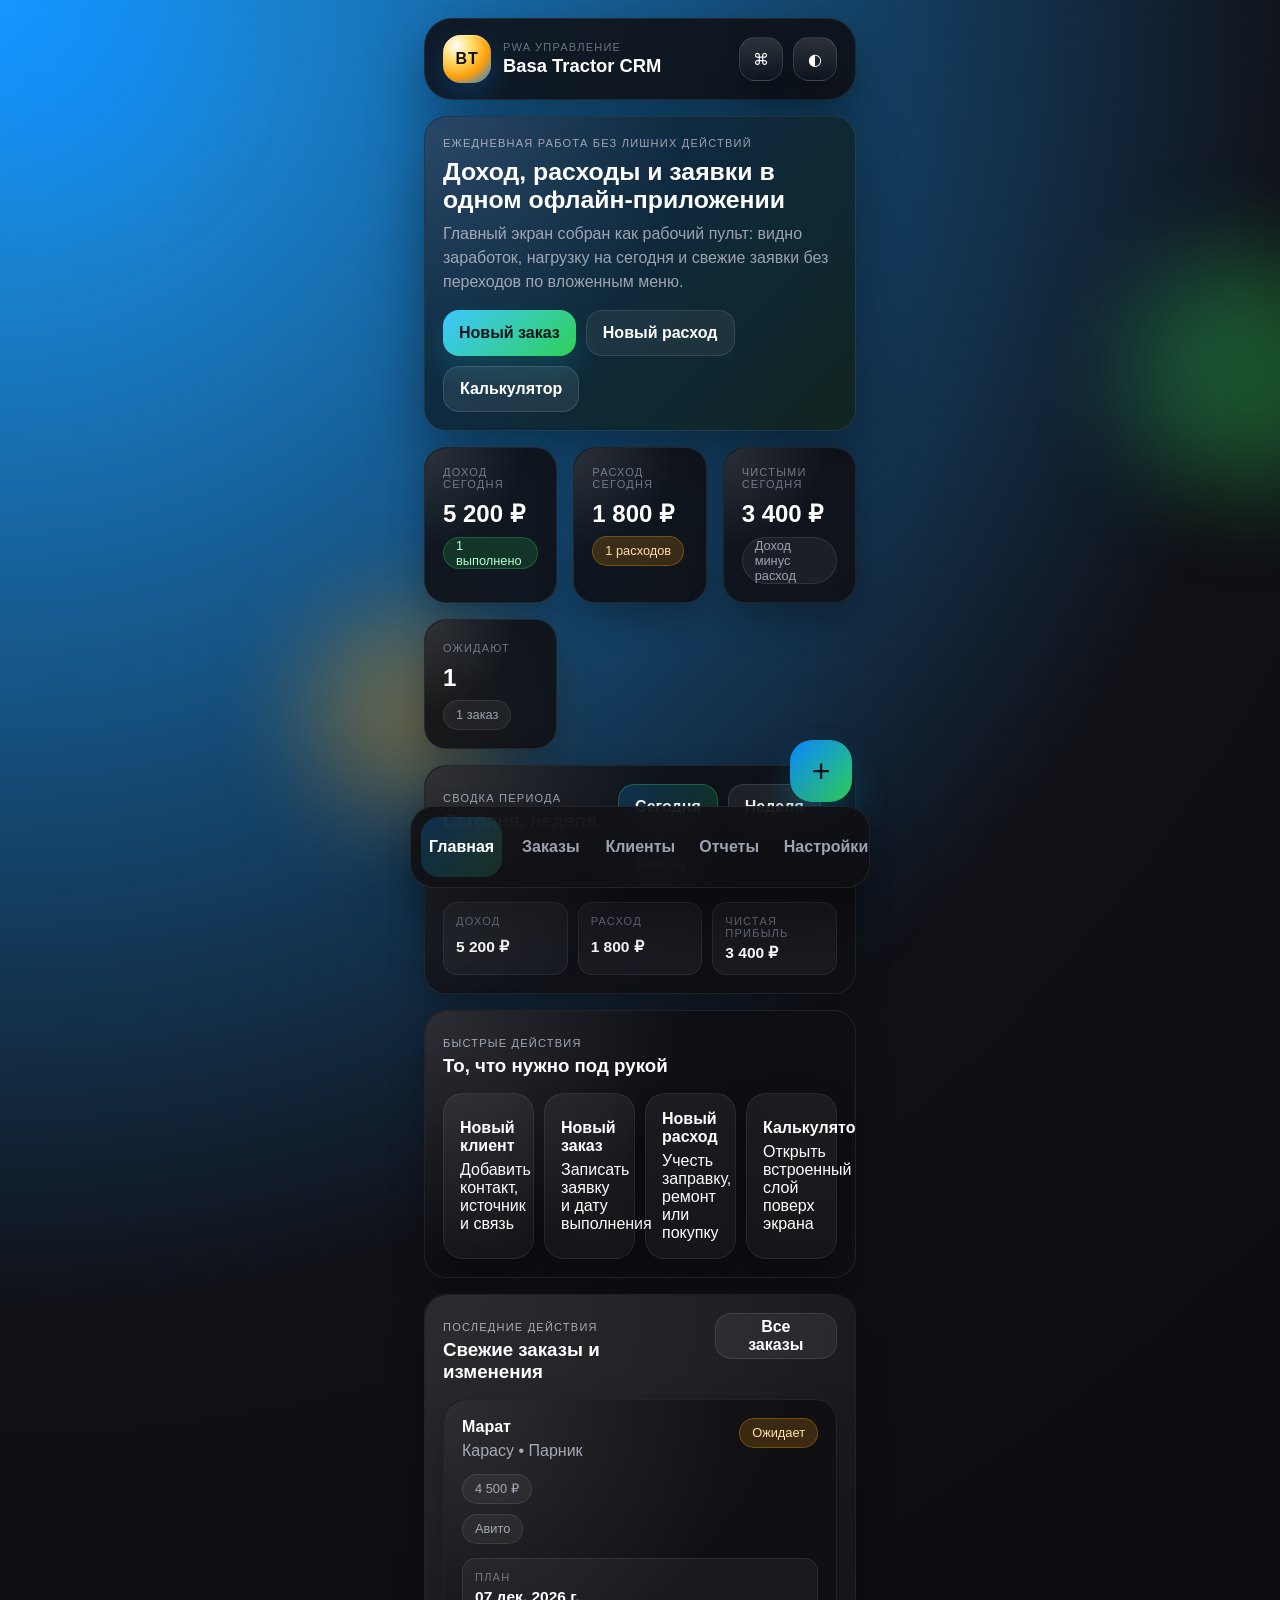
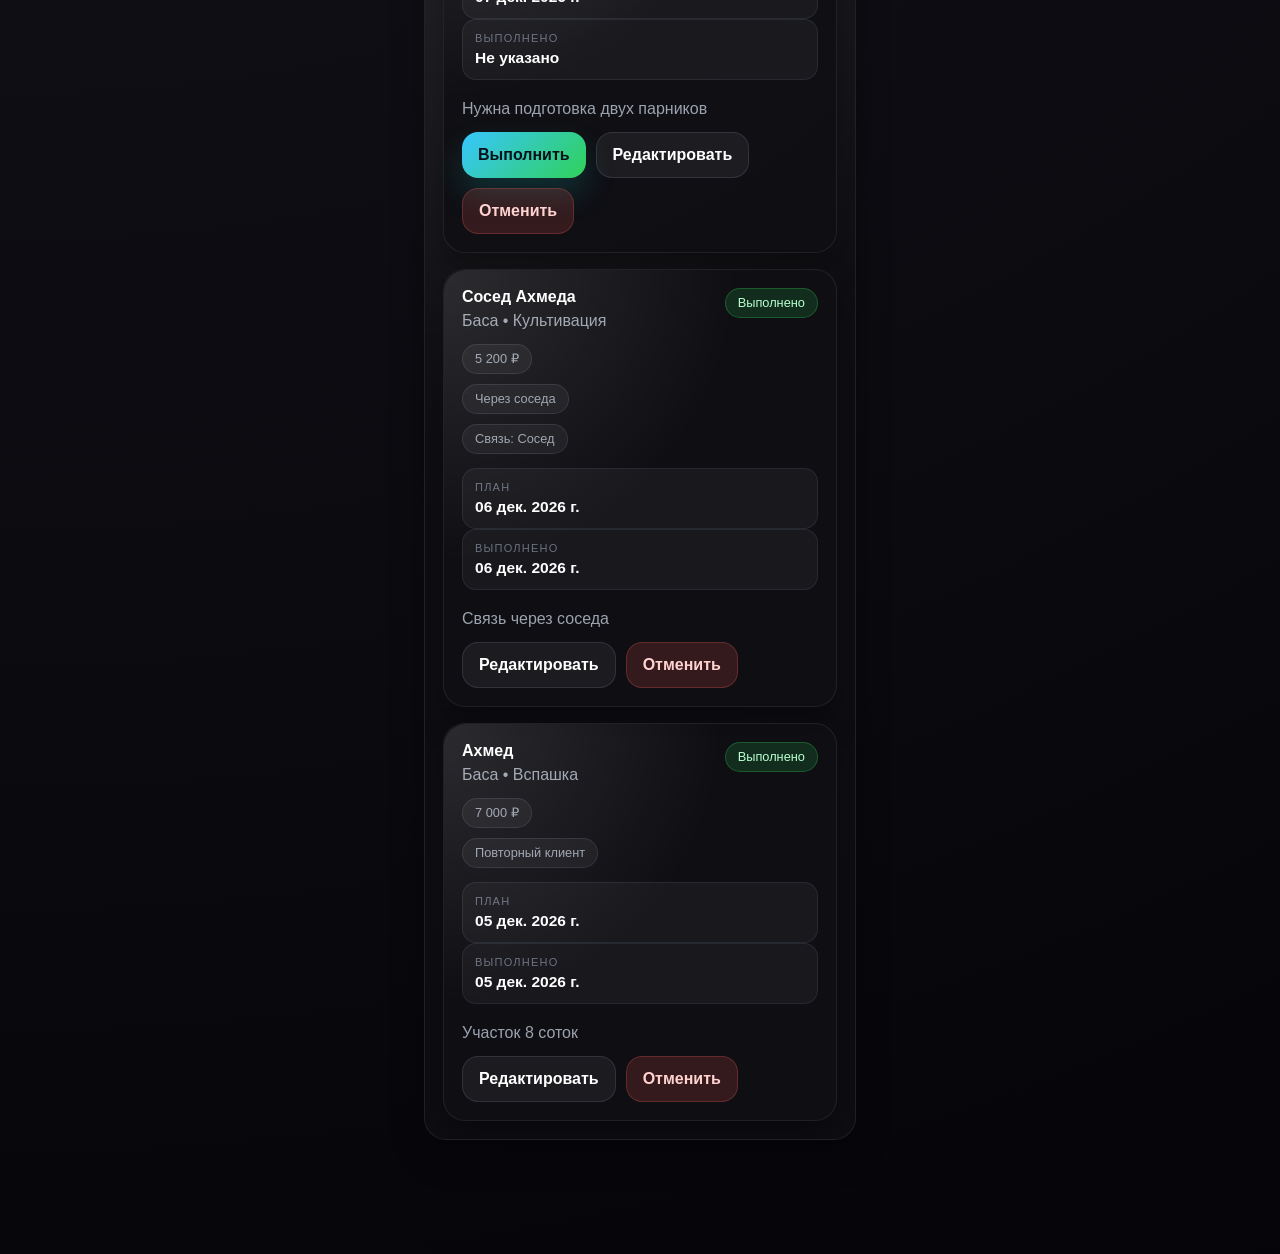
==== index.html @ b2a05436 "Add files via upload" ====
<!DOCTYPE html>
<html lang="ru">
  <head>
    <meta charset="UTF-8" />
    <meta
      name="viewport"
      content="width=device-width, initial-scale=1, maximum-scale=1, viewport-fit=cover, user-scalable=no"
    />
    <meta name="theme-color" content="#050509" />
    <meta name="apple-mobile-web-app-capable" content="yes" />
    <meta name="apple-mobile-web-app-status-bar-style" content="black-translucent" />
    <meta
      name="description"
      content="PWA для учета клиентов, заказов, расходов, прибыли и отчетов для услуг мини-трактора."
    />
    <link rel="manifest" href="./manifest.webmanifest" />
    <link rel="icon" href="./assets/icon-192.svg" type="image/svg+xml" />
    <link rel="apple-touch-icon" href="./assets/icon-192.svg" />
    <link rel="stylesheet" href="./styles.css" />
    <title>Basa Tractor CRM</title>
  </head>
  <body>
    <div class="app-shell">
      <div class="ambient-backdrop" aria-hidden="true">
        <div class="ambient ambient-blue"></div>
        <div class="ambient ambient-green"></div>
        <div class="ambient ambient-amber"></div>
        <div class="grid-overlay"></div>
      </div>

      <header class="topbar glass-panel">
        <div class="brand-block">
          <div class="brand-mark">BT</div>
          <div class="brand-copy">
            <p class="eyebrow">PWA Управление</p>
            <h1>Basa Tractor CRM</h1>
          </div>
        </div>

        <div class="topbar-actions">
          <button id="headerCalculatorButton" class="icon-button" type="button" aria-label="Открыть калькулятор">
            <span>⌘</span>
          </button>
          <button id="themeToggleButton" class="icon-button" type="button" aria-label="Сменить тему">
            <span>◐</span>
          </button>
        </div>
      </header>

      <main id="appContent" class="app-content" aria-live="polite"></main>

      <button id="quickAddButton" class="quick-add-button" type="button" aria-label="Быстрое добавление">
        <span>+</span>
      </button>

      <nav class="bottom-nav glass-panel" aria-label="Основная навигация">
        <button class="nav-item is-active" data-screen="home" type="button">
          <span>Главная</span>
        </button>
        <button class="nav-item" data-screen="orders" type="button">
          <span>Заказы</span>
        </button>
        <button class="nav-item" data-screen="clients" type="button">
          <span>Клиенты</span>
        </button>
        <button class="nav-item" data-screen="reports" type="button">
          <span>Отчеты</span>
        </button>
        <button class="nav-item" data-screen="settings" type="button">
          <span>Настройки</span>
        </button>
      </nav>
    </div>

    <div id="sheetRoot" class="sheet-root" aria-live="polite"></div>
    <div id="toastRoot" class="toast-root" aria-live="assertive" aria-atomic="true"></div>

    <template id="sheetTemplate">
      <section class="sheet-backdrop" role="presentation">
        <div class="sheet-panel glass-panel" role="dialog" aria-modal="true">
          <div class="sheet-handle" aria-hidden="true"></div>
          <div class="sheet-header">
            <div>
              <p class="sheet-kicker"></p>
              <h2 class="sheet-title"></h2>
            </div>
            <button class="icon-button sheet-close" type="button" aria-label="Закрыть">
              <span>✕</span>
            </button>
          </div>
          <div class="sheet-body"></div>
        </div>
      </section>
    </template>

    <script type="module" src="./src/app.js"></script>
  </body>
</html>
---- styles.css ----
:root {
  color-scheme: dark;
  --bg: #050509;
  --bg-gradient: radial-gradient(circle at top left, #1b9fff 0%, #101016 42%, #050509 100%);
  --panel: rgba(15, 15, 20, 0.88);
  --panel-strong: rgba(14, 16, 24, 0.96);
  --panel-border: rgba(255, 255, 255, 0.08);
  --text-primary: #ffffff;
  --text-secondary: #9ca3af;
  --text-dim: #6b7280;
  --accent: #30d158;
  --accent-soft: rgba(48, 209, 88, 0.18);
  --accent-blue: #0a84ff;
  --accent-blue-soft: rgba(10, 132, 255, 0.16);
  --accent-amber: #ff9f0a;
  --accent-amber-soft: rgba(255, 159, 10, 0.18);
  --danger: #ff5f57;
  --danger-soft: rgba(255, 95, 87, 0.18);
  --success-soft: rgba(48, 209, 88, 0.16);
  --shadow-xl: 0 26px 60px rgba(0, 0, 0, 0.42);
  --shadow-lg: 0 16px 34px rgba(0, 0, 0, 0.28);
  --radius-xl: 28px;
  --radius-lg: 22px;
  --radius-md: 16px;
  --radius-sm: 12px;
  --content-width: 460px;
  --transition-fast: 180ms ease;
  --transition-mid: 260ms ease;
  --font-display: "SF Pro Display", "Segoe UI", "Helvetica Neue", sans-serif;
  --font-body: "SF Pro Text", "Segoe UI", "Helvetica Neue", sans-serif;
}

body.light-theme {
  color-scheme: light;
  --bg: #edf4ff;
  --bg-gradient: radial-gradient(circle at top left, #9fd6ff 0%, #f8fbff 42%, #e5edf7 100%);
  --panel: rgba(255, 255, 255, 0.84);
  --panel-strong: rgba(255, 255, 255, 0.97);
  --panel-border: rgba(15, 23, 42, 0.09);
  --text-primary: #111827;
  --text-secondary: #4b5563;
  --text-dim: #6b7280;
  --shadow-xl: 0 24px 46px rgba(15, 23, 42, 0.12);
  --shadow-lg: 0 14px 28px rgba(15, 23, 42, 0.1);
}

* {
  box-sizing: border-box;
  -webkit-tap-highlight-color: transparent;
}

html,
body {
  width: 100%;
  min-width: 320px;
  overflow-x: hidden;
}

body {
  margin: 0;
  font-family: var(--font-body);
  background: var(--bg);
  background-image: var(--bg-gradient);
  color: var(--text-primary);
  min-height: 100vh;
  overscroll-behavior-y: contain;
}

button,
input,
select,
textarea {
  font: inherit;
}

button {
  cursor: pointer;
}

img,
svg {
  max-width: 100%;
}

.app-shell {
  position: relative;
  width: min(100%, var(--content-width));
  margin: 0 auto;
  min-height: 100vh;
  padding: max(18px, env(safe-area-inset-top)) 14px calc(114px + env(safe-area-inset-bottom));
}

.ambient-backdrop {
  position: fixed;
  inset: 0;
  overflow: hidden;
  pointer-events: none;
  z-index: -1;
}

.ambient {
  position: absolute;
  border-radius: 999px;
  filter: blur(50px);
  opacity: 0.34;
  animation: floaty 15s ease-in-out infinite;
}

.ambient-blue {
  top: -80px;
  left: -70px;
  width: 260px;
  height: 260px;
  background: var(--accent-blue);
}

.ambient-green {
  right: -90px;
  top: 28%;
  width: 240px;
  height: 240px;
  background: var(--accent);
  animation-delay: 2.8s;
}

.ambient-amber {
  bottom: 10%;
  left: 24%;
  width: 200px;
  height: 200px;
  background: var(--accent-amber);
  animation-delay: 4.6s;
}

.grid-overlay {
  position: absolute;
  inset: 0;
  background-image:
    linear-gradient(rgba(255, 255, 255, 0.03) 1px, transparent 1px),
    linear-gradient(90deg, rgba(255, 255, 255, 0.03) 1px, transparent 1px);
  background-size: 22px 22px;
  mask-image: linear-gradient(to bottom, rgba(0, 0, 0, 0.26), transparent 85%);
}

@keyframes floaty {
  0%,
  100% {
    transform: translate3d(0, 0, 0) scale(1);
  }
  50% {
    transform: translate3d(12px, -20px, 0) scale(1.04);
  }
}

.glass-panel {
  background: var(--panel);
  border: 1px solid var(--panel-border);
  box-shadow: var(--shadow-xl);
  backdrop-filter: blur(24px);
}

.topbar {
  display: flex;
  align-items: center;
  justify-content: space-between;
  padding: 16px 18px;
  border-radius: var(--radius-xl);
  margin-bottom: 16px;
}

.brand-block {
  display: flex;
  align-items: center;
  gap: 12px;
}

.brand-mark {
  width: 48px;
  height: 48px;
  border-radius: 18px;
  display: grid;
  place-items: center;
  font-weight: 700;
  letter-spacing: 0.06em;
  color: #101016;
  background: radial-gradient(circle at 28% 22%, #ffffff 0, #ffe072 28%, #ff9f0a 62%, #0a84ff 100%);
  box-shadow:
    inset 0 1px 0 rgba(255, 255, 255, 0.4),
    0 12px 28px rgba(10, 132, 255, 0.24);
}

.brand-copy h1,
.page-title h2,
.section-header h3,
.sheet-title,
.hero-card h2,
.metric-card strong,
.report-stat strong {
  font-family: var(--font-display);
}

.brand-copy h1 {
  margin: 2px 0 0;
  font-size: 1.15rem;
}

.eyebrow,
.sheet-kicker,
.muted-label,
.tiny-text {
  margin: 0;
  color: var(--text-dim);
  text-transform: uppercase;
  letter-spacing: 0.11em;
  font-size: 0.69rem;
}

.topbar-actions {
  display: flex;
  gap: 10px;
}

.icon-button,
.chip-button,
.primary-button,
.secondary-button,
.ghost-button,
.danger-button {
  border: 0;
  transition:
    transform var(--transition-fast),
    box-shadow var(--transition-fast),
    background var(--transition-fast),
    border-color var(--transition-fast);
}

.icon-button {
  width: 44px;
  height: 44px;
  border-radius: 16px;
  color: var(--text-primary);
  background: linear-gradient(180deg, rgba(255, 255, 255, 0.12), rgba(15, 23, 42, 0.18));
  border: 1px solid rgba(148, 163, 184, 0.22);
  display: grid;
  place-items: center;
  box-shadow: var(--shadow-lg);
}

.icon-button:active,
.chip-button:active,
.primary-button:active,
.secondary-button:active,
.ghost-button:active,
.danger-button:active,
.quick-add-button:active,
.nav-item:active {
  transform: scale(0.98);
}

.app-content {
  display: flex;
  flex-direction: column;
  gap: 16px;
}

.screen-stack,
.content-stack,
.list-stack,
.stats-grid,
.filters-grid,
.form-grid {
  display: grid;
  gap: 16px;
}

.hero-card,
.section-card,
.metric-card,
.record-card,
.list-card,
.settings-card,
.report-card,
.state-card,
.empty-card {
  position: relative;
  border-radius: var(--radius-lg);
  padding: 18px;
  overflow: hidden;
}

.hero-card::before,
.section-card::before,
.metric-card::before,
.record-card::before,
.list-card::before,
.settings-card::before,
.report-card::before,
.state-card::before,
.empty-card::before,
.sheet-panel::before {
  content: "";
  position: absolute;
  inset: 0;
  border-radius: inherit;
  background: radial-gradient(circle at top left, rgba(255, 255, 255, 0.12), transparent 50%);
  pointer-events: none;
}

.hero-card {
  background:
    linear-gradient(135deg, rgba(10, 132, 255, 0.24), rgba(48, 209, 88, 0.1)),
    var(--panel-strong);
  border: 1px solid rgba(255, 255, 255, 0.08);
  box-shadow: var(--shadow-xl);
}

.hero-card h2 {
  margin: 6px 0 8px;
  font-size: 1.55rem;
}

.hero-card p {
  margin: 0;
  color: var(--text-secondary);
  line-height: 1.5;
}

.hero-actions,
.inline-actions,
.segment-control,
.summary-switcher,
.quick-action-grid,
.settings-actions {
  display: flex;
  gap: 10px;
  flex-wrap: wrap;
}

.chip-button,
.primary-button,
.secondary-button,
.ghost-button,
.danger-button {
  min-height: 46px;
  padding: 0 16px;
  border-radius: 16px;
  font-weight: 600;
}

.chip-button {
  color: var(--text-primary);
  background: rgba(255, 255, 255, 0.08);
  border: 1px solid rgba(148, 163, 184, 0.22);
}

.chip-button.is-active {
  background: linear-gradient(135deg, rgba(10, 132, 255, 0.24), rgba(48, 209, 88, 0.18));
  border-color: rgba(48, 209, 88, 0.32);
}

.primary-button {
  color: #06111c;
  background: linear-gradient(135deg, #37c6ff, #30d158);
  box-shadow: 0 16px 30px rgba(21, 163, 159, 0.22);
}

.secondary-button {
  color: var(--text-primary);
  background: linear-gradient(180deg, rgba(255, 159, 10, 0.18), rgba(255, 159, 10, 0.08));
  border: 1px solid rgba(255, 159, 10, 0.22);
}

.ghost-button {
  color: var(--text-primary);
  background: rgba(255, 255, 255, 0.06);
  border: 1px solid rgba(148, 163, 184, 0.18);
}

.danger-button {
  color: #ffd2cf;
  background: rgba(255, 95, 87, 0.16);
  border: 1px solid rgba(255, 95, 87, 0.24);
}

.page-header,
.section-header,
.record-header,
.settings-header,
.report-header {
  display: flex;
  align-items: flex-start;
  justify-content: space-between;
  gap: 12px;
}

.page-title h2,
.section-header h3,
.sheet-title {
  margin: 4px 0 0;
}

.page-title p,
.section-header p,
.record-subtitle,
.settings-card p,
.report-card p {
  margin: 6px 0 0;
  color: var(--text-secondary);
  line-height: 1.45;
}

.stats-grid {
  grid-template-columns: repeat(2, minmax(0, 1fr));
}

.metric-card,
.state-card,
.record-card,
.list-card,
.section-card,
.settings-card,
.report-card,
.empty-card {
  background: var(--panel);
  border: 1px solid var(--panel-border);
  box-shadow: var(--shadow-lg);
}

.metric-card .muted-label,
.report-stat .muted-label {
  display: inline-block;
  margin-bottom: 10px;
}

.metric-card strong,
.report-stat strong {
  display: block;
  font-size: 1.5rem;
  margin-bottom: 8px;
}

.metric-meta,
.record-meta,
.field-hint,
.pill-row,
.details-grid,
.order-stats,
.report-grid,
.settings-list,
.client-summary,
.status-row,
.history-list,
.expense-list {
  display: grid;
  gap: 10px;
}

.metric-meta span,
.record-meta span,
.info-pill,
.tiny-pill,
.badge,
.status-badge {
  display: inline-flex;
  align-items: center;
  justify-content: center;
  gap: 6px;
  min-height: 30px;
  width: fit-content;
  border-radius: 999px;
  padding: 0 12px;
  font-size: 0.8rem;
  border: 1px solid rgba(148, 163, 184, 0.16);
  color: var(--text-secondary);
  background: rgba(255, 255, 255, 0.05);
}

.status-badge.status-done {
  color: #b8ffd0;
  background: var(--success-soft);
  border-color: rgba(48, 209, 88, 0.28);
}

.status-badge.status-pending {
  color: #ffe0a6;
  background: var(--accent-amber-soft);
  border-color: rgba(255, 159, 10, 0.3);
}

.status-badge.status-cancelled {
  color: #ffd0cc;
  background: var(--danger-soft);
  border-color: rgba(255, 95, 87, 0.24);
}

.record-card {
  display: grid;
  gap: 14px;
}

.record-title-row {
  display: flex;
  align-items: flex-start;
  justify-content: space-between;
  gap: 12px;
}

.record-title-row h4,
.list-title,
.report-card h3,
.settings-card h3,
.sheet-body h3 {
  margin: 0;
}

.record-title-row p,
.list-copy,
.field-copy {
  margin: 6px 0 0;
  color: var(--text-secondary);
}

.record-data-grid,
.form-grid,
.filters-grid,
.report-grid,
.details-grid,
.client-summary,
.order-stats {
  grid-template-columns: repeat(2, minmax(0, 1fr));
}

.data-item {
  display: grid;
  gap: 5px;
  padding: 12px;
  border-radius: 14px;
  background: rgba(255, 255, 255, 0.045);
  border: 1px solid rgba(148, 163, 184, 0.12);
}

.data-item strong {
  font-size: 0.97rem;
}

.quick-action-grid {
  display: grid;
  grid-template-columns: repeat(2, minmax(0, 1fr));
}

.quick-action-card {
  min-height: 118px;
  padding: 16px;
  border-radius: 20px;
  border: 1px solid rgba(148, 163, 184, 0.12);
  background: linear-gradient(180deg, rgba(255, 255, 255, 0.06), rgba(255, 255, 255, 0.03));
  color: var(--text-primary);
  text-align: left;
  box-shadow: var(--shadow-lg);
}

.quick-action-card strong {
  display: block;
  margin-bottom: 6px;
  font-size: 1rem;
}

.section-card {
  display: grid;
  gap: 16px;
}

.search-card {
  position: sticky;
  top: 8px;
  z-index: 2;
}

.search-row,
.filter-row,
.switch-row,
.field,
.field-checkbox,
.empty-card,
.state-card {
  display: grid;
  gap: 8px;
}

.field label,
.field-checkbox label,
.fieldset-title {
  font-size: 0.85rem;
  color: var(--text-secondary);
}

.text-input,
.select-input,
.textarea-input {
  width: 100%;
  min-height: 52px;
  border-radius: 16px;
  border: 1px solid rgba(148, 163, 184, 0.18);
  background: rgba(9, 12, 20, 0.42);
  color: var(--text-primary);
  padding: 14px 15px;
  outline: none;
  transition:
    border-color var(--transition-fast),
    box-shadow var(--transition-fast),
    background var(--transition-fast);
}

body.light-theme .text-input,
body.light-theme .select-input,
body.light-theme .textarea-input {
  background: rgba(239, 244, 251, 0.85);
}

.textarea-input {
  min-height: 112px;
  resize: vertical;
}

.text-input:focus,
.select-input:focus,
.textarea-input:focus {
  border-color: rgba(10, 132, 255, 0.42);
  box-shadow: 0 0 0 4px rgba(10, 132, 255, 0.12);
}

.field-checkbox {
  grid-template-columns: auto 1fr;
  align-items: center;
  background: rgba(255, 255, 255, 0.04);
  border: 1px solid rgba(148, 163, 184, 0.14);
  border-radius: 16px;
  padding: 12px 14px;
}

.field-checkbox input {
  width: 20px;
  height: 20px;
}

.helper-banner,
.calc-placeholder {
  padding: 14px 16px;
  border-radius: 18px;
  border: 1px solid rgba(10, 132, 255, 0.24);
  background: rgba(10, 132, 255, 0.12);
  color: var(--text-primary);
  line-height: 1.5;
}

.calc-placeholder {
  border-color: rgba(255, 159, 10, 0.26);
  background: rgba(255, 159, 10, 0.12);
}

.bottom-nav {
  position: fixed;
  left: 50%;
  bottom: calc(12px + env(safe-area-inset-bottom));
  transform: translateX(-50%);
  width: min(calc(100% - 20px), var(--content-width));
  border-radius: 24px;
  padding: 10px;
  display: grid;
  grid-template-columns: repeat(5, minmax(0, 1fr));
  gap: 8px;
  z-index: 20;
}

.nav-item {
  border: 0;
  min-height: 60px;
  border-radius: 18px;
  background: transparent;
  color: var(--text-secondary);
  font-weight: 600;
  padding: 8px 6px;
}

.nav-item.is-active {
  color: var(--text-primary);
  background: linear-gradient(135deg, rgba(10, 132, 255, 0.24), rgba(48, 209, 88, 0.16));
}

.quick-add-button {
  position: fixed;
  right: max(20px, calc((100vw - min(100%, var(--content-width))) / 2 + 18px));
  bottom: calc(98px + env(safe-area-inset-bottom));
  z-index: 18;
  width: 62px;
  height: 62px;
  border: 0;
  border-radius: 22px;
  background: linear-gradient(135deg, #0a84ff, #30d158);
  color: #03111e;
  font-size: 2rem;
  box-shadow: 0 22px 35px rgba(7, 142, 194, 0.34);
}

.sheet-root {
  position: fixed;
  inset: 0;
  pointer-events: none;
  z-index: 30;
}

.sheet-backdrop {
  position: absolute;
  inset: 0;
  pointer-events: auto;
  background: rgba(1, 6, 16, 0.6);
  display: flex;
  align-items: flex-end;
  justify-content: center;
  padding: 20px 12px;
  backdrop-filter: blur(8px);
}

.sheet-panel {
  width: min(100%, var(--content-width));
  max-height: min(92vh, 840px);
  border-radius: 30px;
  padding: 12px 14px 18px;
  overflow: hidden;
  background: var(--panel-strong);
}

.sheet-handle {
  width: 54px;
  height: 5px;
  border-radius: 999px;
  background: rgba(148, 163, 184, 0.28);
  margin: 2px auto 14px;
}

.sheet-header {
  display: flex;
  align-items: flex-start;
  justify-content: space-between;
  gap: 12px;
  padding: 0 4px 10px;
}

.sheet-body {
  max-height: calc(min(92vh, 840px) - 100px);
  overflow-y: auto;
  padding: 4px;
}

.sheet-section {
  display: grid;
  gap: 14px;
  margin-bottom: 18px;
}

.sheet-section:last-child {
  margin-bottom: 0;
}

.sheet-footer {
  position: sticky;
  bottom: 0;
  display: grid;
  gap: 10px;
  padding-top: 12px;
  background: linear-gradient(180deg, rgba(14, 16, 24, 0), rgba(14, 16, 24, 0.96) 40%);
}

.toast-root {
  position: fixed;
  inset: auto 0 calc(110px + env(safe-area-inset-bottom)) 0;
  display: grid;
  justify-items: center;
  gap: 10px;
  z-index: 40;
  pointer-events: none;
}

.toast {
  max-width: min(calc(100% - 24px), 420px);
  background: rgba(5, 16, 28, 0.88);
  color: #f8fafc;
  padding: 14px 16px;
  border-radius: 16px;
  border: 1px solid rgba(148, 163, 184, 0.16);
  box-shadow: var(--shadow-lg);
}

.empty-card,
.state-card {
  justify-items: start;
}

.empty-card h3,
.state-card h3 {
  margin: 0;
}

.divider {
  height: 1px;
  background: rgba(148, 163, 184, 0.12);
  margin: 2px 0;
}

.table-like-list {
  display: grid;
  gap: 10px;
}

.settings-list {
  margin: 0;
  padding: 0;
  list-style: none;
}

.settings-list li {
  padding: 12px 0;
  border-bottom: 1px solid rgba(148, 163, 184, 0.12);
}

.settings-list li:last-child {
  border-bottom: 0;
}

.sr-only {
  position: absolute;
  width: 1px;
  height: 1px;
  padding: 0;
  margin: -1px;
  overflow: hidden;
  clip: rect(0, 0, 0, 0);
  white-space: nowrap;
  border: 0;
}

@media (min-width: 700px) {
  .stats-grid,
  .report-grid,
  .details-grid,
  .form-grid,
  .filters-grid,
  .order-stats,
  .client-summary {
    grid-template-columns: repeat(3, minmax(0, 1fr));
  }

  .quick-action-grid {
    grid-template-columns: repeat(4, minmax(0, 1fr));
  }
}

@media (max-width: 480px) {
  .topbar {
    padding: 14px 14px;
  }

  .record-data-grid,
  .details-grid,
  .report-grid,
  .client-summary,
  .order-stats,
  .form-grid,
  .filters-grid {
    grid-template-columns: 1fr;
  }

  .stats-grid,
  .quick-action-grid {
    grid-template-columns: repeat(2, minmax(0, 1fr));
  }

  .sheet-panel {
    border-radius: 28px 28px 24px 24px;
  }

  .nav-item {
    min-height: 58px;
    font-size: 0.76rem;
  }
}
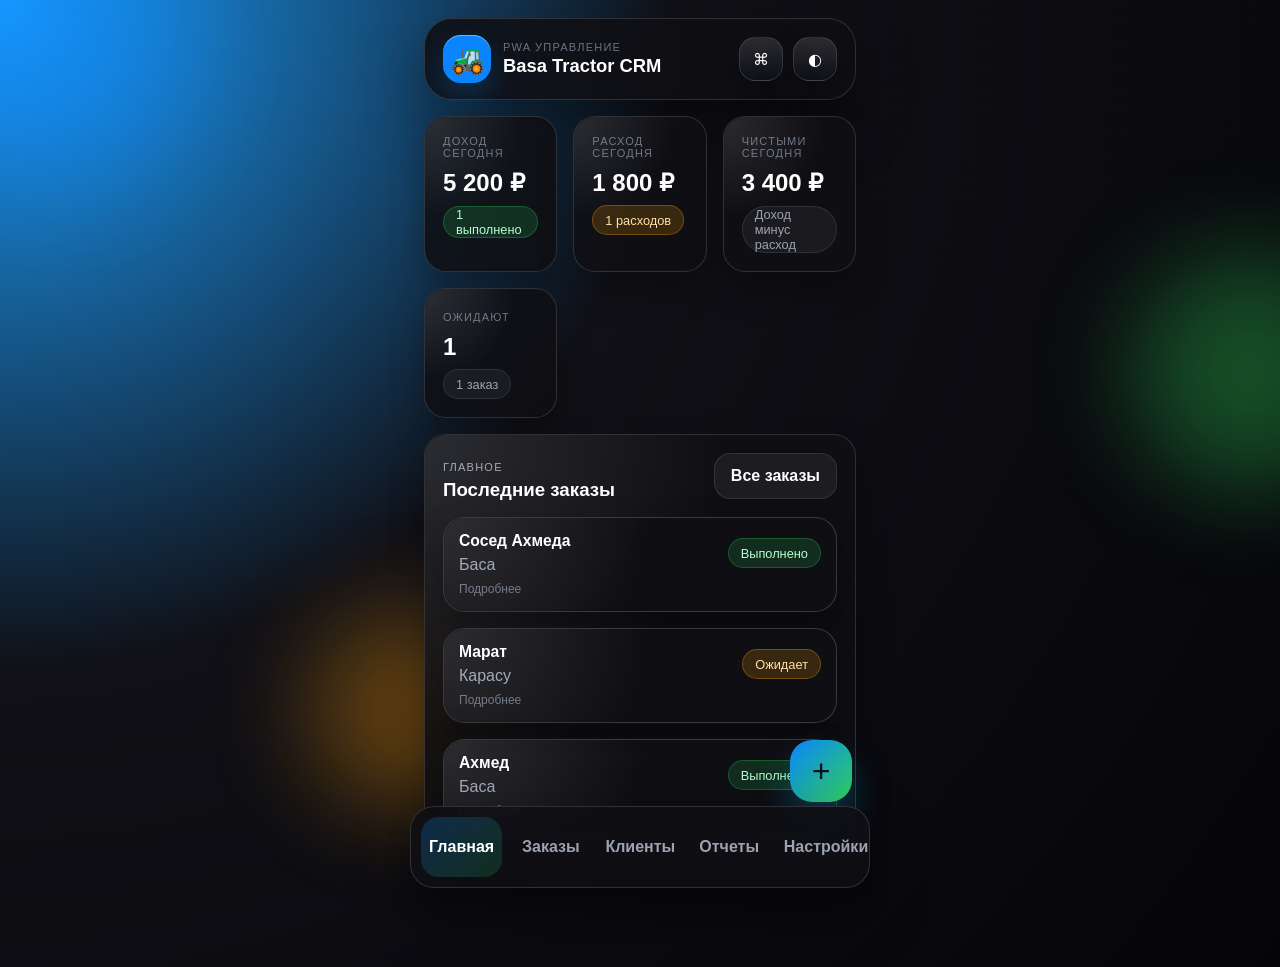
==== commit 91e72ac2: "1" ====
--- a/index.html
+++ b/index.html
@@ -6,7 +6,7 @@
       name="viewport"
       content="width=device-width, initial-scale=1, maximum-scale=1, viewport-fit=cover, user-scalable=no"
     />
-    <meta name="theme-color" content="#050509" />
+    <meta name="theme-color" content="#0a84ff" />
     <meta name="apple-mobile-web-app-capable" content="yes" />
     <meta name="apple-mobile-web-app-status-bar-style" content="black-translucent" />
     <meta
@@ -30,7 +30,7 @@
 
       <header class="topbar glass-panel">
         <div class="brand-block">
-          <div class="brand-mark">BT</div>
+          <div class="brand-mark">🚜</div>
           <div class="brand-copy">
             <p class="eyebrow">PWA Управление</p>
             <h1>Basa Tractor CRM</h1>
--- a/styles.css
+++ b/styles.css
@@ -4,7 +4,7 @@
   --bg-gradient: radial-gradient(circle at top left, #1b9fff 0%, #101016 42%, #050509 100%);
   --panel: rgba(15, 15, 20, 0.88);
   --panel-strong: rgba(14, 16, 24, 0.96);
-  --panel-border: rgba(255, 255, 255, 0.08);
+  --panel-border: rgba(255, 255, 255, 0.14);
   --text-primary: #ffffff;
   --text-secondary: #9ca3af;
   --text-dim: #6b7280;
@@ -36,7 +36,7 @@
   --bg-gradient: radial-gradient(circle at top left, #9fd6ff 0%, #f8fbff 42%, #e5edf7 100%);
   --panel: rgba(255, 255, 255, 0.84);
   --panel-strong: rgba(255, 255, 255, 0.97);
-  --panel-border: rgba(15, 23, 42, 0.09);
+  --panel-border: rgba(15, 23, 42, 0.14);
   --text-primary: #111827;
   --text-secondary: #4b5563;
   --text-dim: #6b7280;
@@ -181,9 +181,9 @@
   display: grid;
   place-items: center;
   font-weight: 700;
-  letter-spacing: 0.06em;
-  color: #101016;
-  background: radial-gradient(circle at 28% 22%, #ffffff 0, #ffe072 28%, #ff9f0a 62%, #0a84ff 100%);
+  font-size: 1.75rem;
+  color: #ffffff;
+  background: #0a84ff;
   box-shadow:
     inset 0 1px 0 rgba(255, 255, 255, 0.4),
     0 12px 28px rgba(10, 132, 255, 0.24);
@@ -495,7 +495,13 @@
 
 .record-card {
   display: grid;
-  gap: 14px;
+  gap: 10px;
+  padding: 14px 15px;
+  border-color: rgba(255, 255, 255, 0.18);
+}
+
+body.light-theme .record-card {
+  border-color: rgba(15, 23, 42, 0.14);
 }
 
 .record-title-row {
@@ -518,6 +524,45 @@
 .field-copy {
   margin: 6px 0 0;
   color: var(--text-secondary);
+}
+
+.record-toggle {
+  width: 100%;
+  padding: 0;
+  border: 0;
+  background: transparent;
+  color: inherit;
+  text-align: left;
+}
+
+.record-toggle .record-title-row {
+  align-items: center;
+}
+
+.record-toggle h4 {
+  font-size: 0.98rem;
+}
+
+.record-details {
+  display: grid;
+  gap: 10px;
+}
+
+.record-card.is-collapsible.is-collapsed .record-details {
+  display: none;
+}
+
+.record-card.is-collapsible .record-toggle::after {
+  content: "Подробнее";
+  display: inline-flex;
+  align-items: center;
+  margin-top: 8px;
+  font-size: 0.75rem;
+  color: var(--text-dim);
+}
+
+.record-card.is-collapsible.is-expanded .record-toggle::after {
+  content: "Скрыть";
 }
 
 .record-data-grid,
@@ -533,10 +578,10 @@
 .data-item {
   display: grid;
   gap: 5px;
-  padding: 12px;
+  padding: 10px 12px;
   border-radius: 14px;
   background: rgba(255, 255, 255, 0.045);
-  border: 1px solid rgba(148, 163, 184, 0.12);
+  border: 1px solid rgba(148, 163, 184, 0.18);
 }
 
 .data-item strong {
@@ -592,6 +637,10 @@
 .fieldset-title {
   font-size: 0.85rem;
   color: var(--text-secondary);
+}
+
+.contact-picker-button {
+  justify-content: center;
 }
 
 .text-input,
